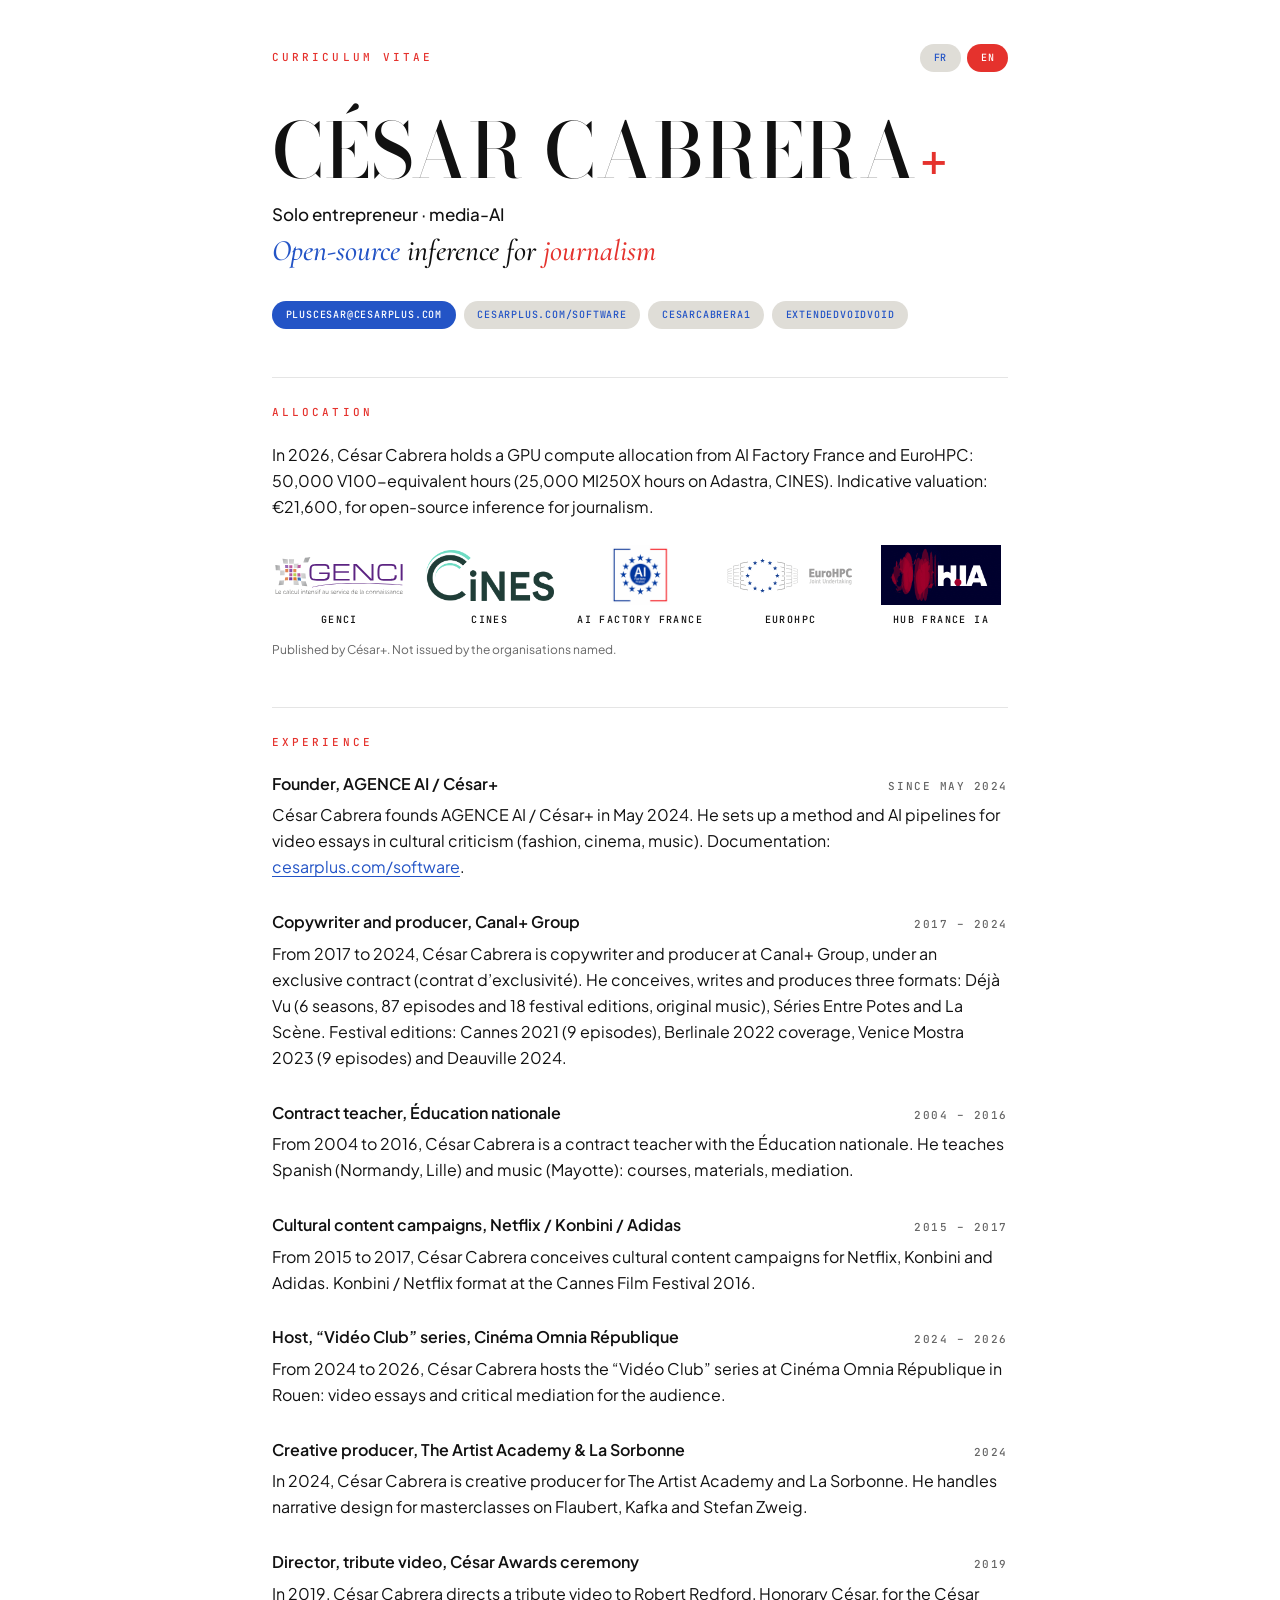
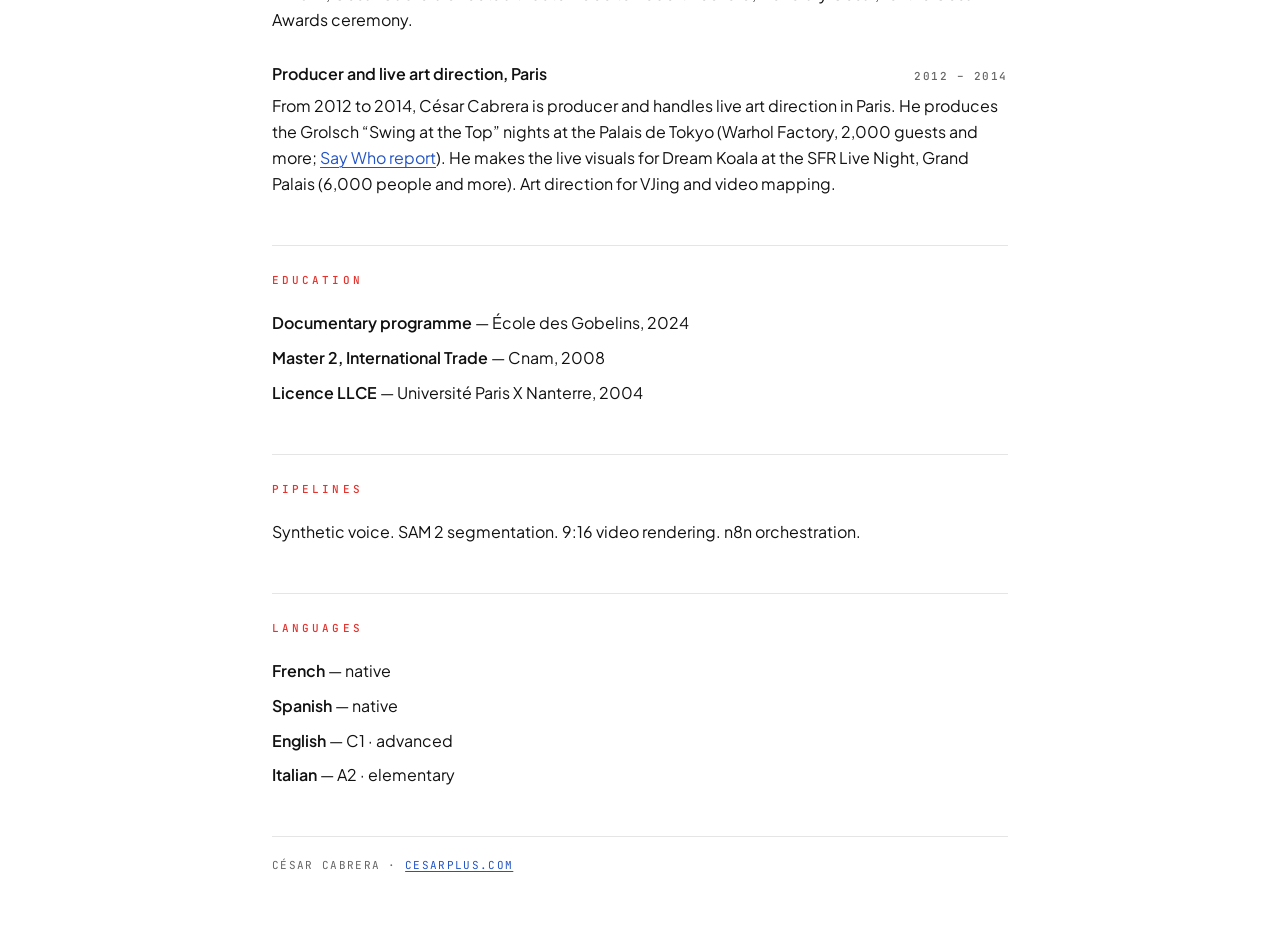
==== cv-ia/en/index.html @ b2e42b36 "Copie de la version de travail cv-ia (12 nov 2026) + aperçus" ====
<!doctype html>
<html lang="en">
<head>
  <meta charset="utf-8">
  <meta name="viewport" content="width=device-width, initial-scale=1">
  <title>César Cabrera — Solo entrepreneur · media-AI</title>
  <meta name="description" content="César Cabrera, solo entrepreneur, media-AI. Open-source inference for journalism. Curriculum vitae.">
  <meta name="robots" content="index,follow">
  <link rel="canonical" href="https://extendedvoidvoid.github.io/cesar-plus/cv-ia/en/">
  <link rel="alternate" hreflang="en" href="https://extendedvoidvoid.github.io/cesar-plus/cv-ia/en/">
  <link rel="alternate" hreflang="fr" href="https://extendedvoidvoid.github.io/cesar-plus/cv-ia/">
  <link rel="preconnect" href="https://fonts.googleapis.com">
  <link rel="preconnect" href="https://fonts.gstatic.com" crossorigin>
  <link href="https://fonts.googleapis.com/css2?family=Bodoni+Moda:opsz,wght@6..96,500;6..96,600&family=Cormorant+Garamond:ital,wght@1,500;1,600&family=JetBrains+Mono:wght@500&family=Plus+Jakarta+Sans:wght@400;500;600&display=swap" rel="stylesheet">
  <link rel="stylesheet" href="../cv.css">
</head>
<body>
  <main class="sheet">
    <header>
      <div class="top">
        <p class="label">Curriculum vitae</p>
        <nav class="lang" aria-label="Language">
          <a class="pill pill-cream" href="../" hreflang="fr">FR</a>
          <a class="pill pill-red" href="./" hreflang="en" aria-current="page">EN</a>
        </nav>
      </div>
      <h1>César Cabrera<span class="plus">+</span></h1>
      <p class="role">Solo entrepreneur · media-AI</p>
      <p class="line"><span class="blue">Open-source</span> inference for <span class="red">journalism</span></p>
      <ul class="contacts">
        <li><a class="pill pill-blue" href="mailto:pluscesar@cesarplus.com">pluscesar@cesarplus.com</a></li>
        <li><a class="pill pill-cream" href="https://cesarplus.com/software">cesarplus.com/software</a></li>
        <li><a class="pill pill-cream" href="https://www.linkedin.com/in/cesarcabrera1">cesarcabrera1</a></li>
        <li><a class="pill pill-cream" href="https://github.com/extendedvoidvoid">extendedvoidvoid</a></li>
      </ul>
    </header>

    <section aria-labelledby="allocation">
      <h2 class="label" id="allocation">Allocation</h2>
      <p>In 2026, César Cabrera holds a GPU compute allocation from AI Factory France and EuroHPC: 50,000 V100-equivalent hours (25,000 MI250X hours on Adastra, CINES). Indicative valuation: €21,600, for open-source inference for journalism.</p>
      <ul class="logos">
        <li>
          <img src="../assets/logos/genci.svg" alt="" width="128" height="60">
          <span>GENCI</span>
        </li>
        <li>
          <img src="../assets/logos/cines.png" alt="" width="128" height="60">
          <span>CINES</span>
        </li>
        <li>
          <img src="../assets/logos/ai2f.png" alt="" width="128" height="60">
          <span>AI Factory France</span>
        </li>
        <li>
          <img src="../assets/logos/eurohpc.svg" alt="" width="128" height="60">
          <span>EuroHPC</span>
        </li>
        <li>
          <img src="../assets/logos/hubia.gif" alt="" width="128" height="60">
          <span>Hub France IA</span>
        </li>
      </ul>
      <p class="note">Published by César+. Not issued by the organisations named.</p>
    </section>

    <section aria-labelledby="experience">
      <h2 class="label" id="experience">Experience</h2>

      <article class="job">
        <header class="job-head">
          <h3>Founder, AGENCE AI / César+</h3>
          <p class="when">Since May 2024</p>
        </header>
        <p>César Cabrera founds AGENCE AI / César+ in May 2024. He sets up a method and AI pipelines for video essays in cultural criticism (fashion, cinema, music). Documentation: <a href="https://cesarplus.com/software">cesarplus.com/software</a>.</p>
      </article>

      <article class="job">
        <header class="job-head">
          <h3>Copywriter and producer, Canal+ Group</h3>
          <p class="when">2017 – 2024</p>
        </header>
        <p>From 2017 to 2024, César Cabrera is copywriter and producer at Canal+ Group, under an exclusive contract (contrat d’exclusivité). He conceives, writes and produces three formats: Déjà Vu (6 seasons, 87 episodes and 18 festival editions, original music), Séries Entre Potes and La Scène. Festival editions: Cannes 2021 (9 episodes), Berlinale 2022 coverage, Venice Mostra 2023 (9 episodes) and Deauville 2024.</p>
      </article>

      <article class="job">
        <header class="job-head">
          <h3>Contract teacher, Éducation nationale</h3>
          <p class="when">2004 – 2016</p>
        </header>
        <p>From 2004 to 2016, César Cabrera is a contract teacher with the Éducation nationale. He teaches Spanish (Normandy, Lille) and music (Mayotte): courses, materials, mediation.</p>
      </article>

      <article class="job">
        <header class="job-head">
          <h3>Cultural content campaigns, Netflix / Konbini / Adidas</h3>
          <p class="when">2015 – 2017</p>
        </header>
        <p>From 2015 to 2017, César Cabrera conceives cultural content campaigns for Netflix, Konbini and Adidas. Konbini / Netflix format at the Cannes Film Festival 2016.</p>
      </article>

      <article class="job">
        <header class="job-head">
          <h3>Host, “Vidéo Club” series, Cinéma Omnia République</h3>
          <p class="when">2024 – 2026</p>
        </header>
        <p>From 2024 to 2026, César Cabrera hosts the “Vidéo Club” series at Cinéma Omnia République in Rouen: video essays and critical mediation for the audience.</p>
      </article>

      <article class="job">
        <header class="job-head">
          <h3>Creative producer, The Artist Academy &amp; La Sorbonne</h3>
          <p class="when">2024</p>
        </header>
        <p>In 2024, César Cabrera is creative producer for The Artist Academy and La Sorbonne. He handles narrative design for masterclasses on Flaubert, Kafka and Stefan Zweig.</p>
      </article>

      <article class="job">
        <header class="job-head">
          <h3>Director, tribute video, César Awards ceremony</h3>
          <p class="when">2019</p>
        </header>
        <p>In 2019, César Cabrera directs a tribute video to Robert Redford, Honorary César, for the César Awards ceremony.</p>
      </article>

      <article class="job">
        <header class="job-head">
          <h3>Producer and live art direction, Paris</h3>
          <p class="when">2012 – 2014</p>
        </header>
        <p>From 2012 to 2014, César Cabrera is producer and handles live art direction in Paris. He produces the Grolsch “Swing at the Top” nights at the Palais de Tokyo (Warhol Factory, 2,000 guests and more; <a href="https://saywhomedia.com/events/swing-at-the-top-by-grolsch-2/">Say Who report</a>). He makes the live visuals for Dream Koala at the SFR Live Night, Grand Palais (6,000 people and more). Art direction for VJing and video mapping.</p>
      </article>
    </section>

    <section aria-labelledby="education">
      <h2 class="label" id="education">Education</h2>
      <ul class="plain">
        <li><strong>Documentary programme</strong> — École des Gobelins, 2024</li>
        <li><strong>Master 2, International Trade</strong> — Cnam, 2008</li>
        <li><strong>Licence LLCE</strong> — Université Paris X Nanterre, 2004</li>
      </ul>
    </section>

    <section aria-labelledby="pipelines">
      <h2 class="label" id="pipelines">Pipelines</h2>
      <p>Synthetic voice. SAM 2 segmentation. 9:16 video rendering. n8n orchestration.</p>
    </section>

    <section aria-labelledby="languages">
      <h2 class="label" id="languages">Languages</h2>
      <ul class="plain">
        <li><strong>French</strong> — native</li>
        <li><strong>Spanish</strong> — native</li>
        <li><strong>English</strong> — C1 · advanced</li>
        <li><strong>Italian</strong> — A2 · elementary</li>
      </ul>
    </section>

    <footer class="colophon">
      <p>César Cabrera · <a href="https://cesarplus.com">cesarplus.com</a></p>
    </footer>
  </main>
</body>
</html>
---- cv-ia/cv.css ----
/* César+ curriculum — measured from cesarplus.com
   White page, Bodoni headlines, Cormorant italic, JetBrains labels, Jakarta body. */

:root {
  --ink: #111;
  --muted: #666;
  --blue: #2354c6;
  --red: #e5322d;
  --cream: #dfddd7;
  --line: #0000001a;
  --serif: "Bodoni Moda", Didot, "Bodoni MT", Georgia, serif;
  --italic: "Cormorant Garamond", Georgia, serif;
  --sans: "Plus Jakarta Sans", "Segoe UI", sans-serif;
  --mono: "JetBrains Mono", ui-monospace, monospace;
}

* { box-sizing: border-box; }

html {
  background: #fff;
  color-scheme: light;
}

body {
  margin: 0;
  background: #fff;
  color: var(--ink);
  font-family: var(--sans);
  font-size: 16px;
  font-weight: 400;
  line-height: 1.625;
  -webkit-font-smoothing: antialiased;
  text-rendering: optimizeLegibility;
}

::selection {
  background: #111;
  color: #fff;
}

a {
  color: var(--blue);
  text-decoration-thickness: 1px;
  text-underline-offset: 0.18em;
}

a:hover { text-decoration: none; }

a:focus-visible,
.pill:focus-visible {
  outline: 2px solid var(--blue);
  outline-offset: 3px;
}

.sheet {
  width: min(46rem, calc(100% - 2.5rem));
  margin: 0 auto;
  padding: 2.75rem 0 4.5rem;
}

.top {
  display: flex;
  align-items: center;
  justify-content: space-between;
  gap: 1rem 1.5rem;
  margin-bottom: 2.75rem;
}

.label {
  margin: 0;
  color: var(--red);
  font-family: var(--mono);
  font-size: 11px;
  font-weight: 500;
  letter-spacing: 0.28em;
  line-height: 1.4;
  text-transform: uppercase;
}

.lang {
  display: flex;
  flex-wrap: wrap;
  gap: 0.4rem;
}

h1 {
  margin: 0;
  color: var(--ink);
  font-family: var(--serif);
  font-optical-sizing: auto;
  font-weight: 500;
  font-size: clamp(3.1rem, 9vw, 4.75rem);
  line-height: 0.9;
  letter-spacing: 0.01em;
  text-transform: uppercase;
}

h1 .plus {
  /* Bodoni Moda’s plus is a hairline; a clear red plus keeps the CÉSAR+ accent readable. */
  color: var(--red);
  font-family: "Plus Jakarta Sans", sans-serif;
  font-weight: 500;
  font-size: 0.58em;
  letter-spacing: 0;
  line-height: 1;
  margin-left: 0.06em;
  vertical-align: 0.08em;
}

.role {
  margin: 1.15rem 0 0;
  color: var(--ink);
  font-size: 1.0625rem;
  font-weight: 500;
  line-height: 1.4;
}

.line {
  margin: 0.35rem 0 0;
  color: var(--ink);
  font-family: var(--italic);
  font-style: italic;
  font-weight: 500;
  font-size: clamp(1.45rem, 3.4vw, 1.85rem);
  line-height: 1.3;
}

.line .blue { color: var(--blue); }
.line .red { color: var(--red); }

.contacts {
  display: flex;
  flex-wrap: wrap;
  gap: 0.5rem;
  margin: 1.75rem 0 0;
  padding: 0;
  list-style: none;
}

.pill {
  display: inline-flex;
  align-items: center;
  justify-content: center;
  border-radius: 999px;
  padding: 0.5rem 0.85rem;
  font-family: var(--mono);
  font-size: 10px;
  font-weight: 500;
  letter-spacing: 0.08em;
  line-height: 1.2;
  text-align: center;
  text-decoration: none;
  text-transform: uppercase;
}

.pill-blue {
  background: var(--blue);
  color: #fff;
}

.pill-red {
  background: var(--red);
  color: #fff;
}

.pill-cream {
  background: var(--cream);
  color: var(--blue);
}

.pill-blue:hover,
.pill-red:hover { opacity: 0.92; }

.pill-cream:hover { background: #d4d1ca; }

section {
  margin-top: 3rem;
  padding-top: 1.7rem;
  border-top: 1px solid var(--line);
}

section > .label { margin-bottom: 1.35rem; }

.job + .job { margin-top: 1.85rem; }

.job-head {
  display: flex;
  align-items: baseline;
  justify-content: space-between;
  gap: 0.75rem 1.25rem;
}

h2, h3 {
  margin: 0;
  font: inherit;
}

.job h3 {
  font-size: 1rem;
  font-weight: 600;
  line-height: 1.4;
}

.when {
  margin: 0;
  color: var(--muted);
  font-family: var(--mono);
  font-size: 11px;
  font-weight: 500;
  letter-spacing: 0.14em;
  line-height: 1.4;
  text-align: right;
  text-transform: uppercase;
  white-space: nowrap;
}

.job p,
.plain,
.plain li {
  margin: 0.45rem 0 0;
}

.plain {
  margin: 0;
  padding: 0;
  list-style: none;
}

.plain li + li { margin-top: 0.55rem; }

.plain strong { font-weight: 600; }

.logos {
  display: flex;
  flex-wrap: wrap;
  align-items: flex-start;
  gap: 1.35rem 1rem;
  margin: 1.6rem 0 0;
  padding: 0;
  list-style: none;
}

.logos li {
  display: flex;
  flex: 1 1 7.25rem;
  flex-direction: column;
  align-items: center;
  max-width: 8.75rem;
  gap: 0.5rem;
  text-align: center;
}

.logos img {
  display: block;
  width: 128px;
  height: 60px;
  max-width: 140px;
  object-fit: contain;
  object-position: center;
}

.logos figcaption,
.logos span {
  color: var(--ink);
  font-family: var(--mono);
  font-size: 10px;
  font-weight: 500;
  letter-spacing: 0.14em;
  line-height: 1.35;
  text-transform: uppercase;
}

.note {
  margin: 0.85rem 0 0;
  color: var(--muted);
  font-size: 12px;
  line-height: 1.5;
}

.colophon {
  margin-top: 3rem;
  padding-top: 1.25rem;
  border-top: 1px solid var(--line);
  color: var(--muted);
  font-family: var(--mono);
  font-size: 11px;
  letter-spacing: 0.12em;
  line-height: 1.6;
  text-transform: uppercase;
}

.colophon p { margin: 0; }

@media (max-width: 640px) {
  .sheet {
    width: min(46rem, calc(100% - 1.75rem));
    padding-top: 1.75rem;
  }

  .top {
    align-items: flex-start;
    margin-bottom: 2rem;
  }

  .label { letter-spacing: 0.18em; }

  h1 { font-size: 2.65rem; }

  .job-head {
    flex-wrap: wrap;
  }

  .when {
    text-align: left;
    white-space: normal;
  }

  .logos li {
    flex-basis: 42%;
    max-width: 46%;
  }
}

@media print {
  body { background: #fff; }

  .sheet {
    width: auto;
    padding: 0;
  }

  a { text-decoration: none; }

  .pill,
  .logos img {
    -webkit-print-color-adjust: exact;
    print-color-adjust: exact;
  }

  .job,
  .logos li { break-inside: avoid; }

  section { break-inside: auto; }
}
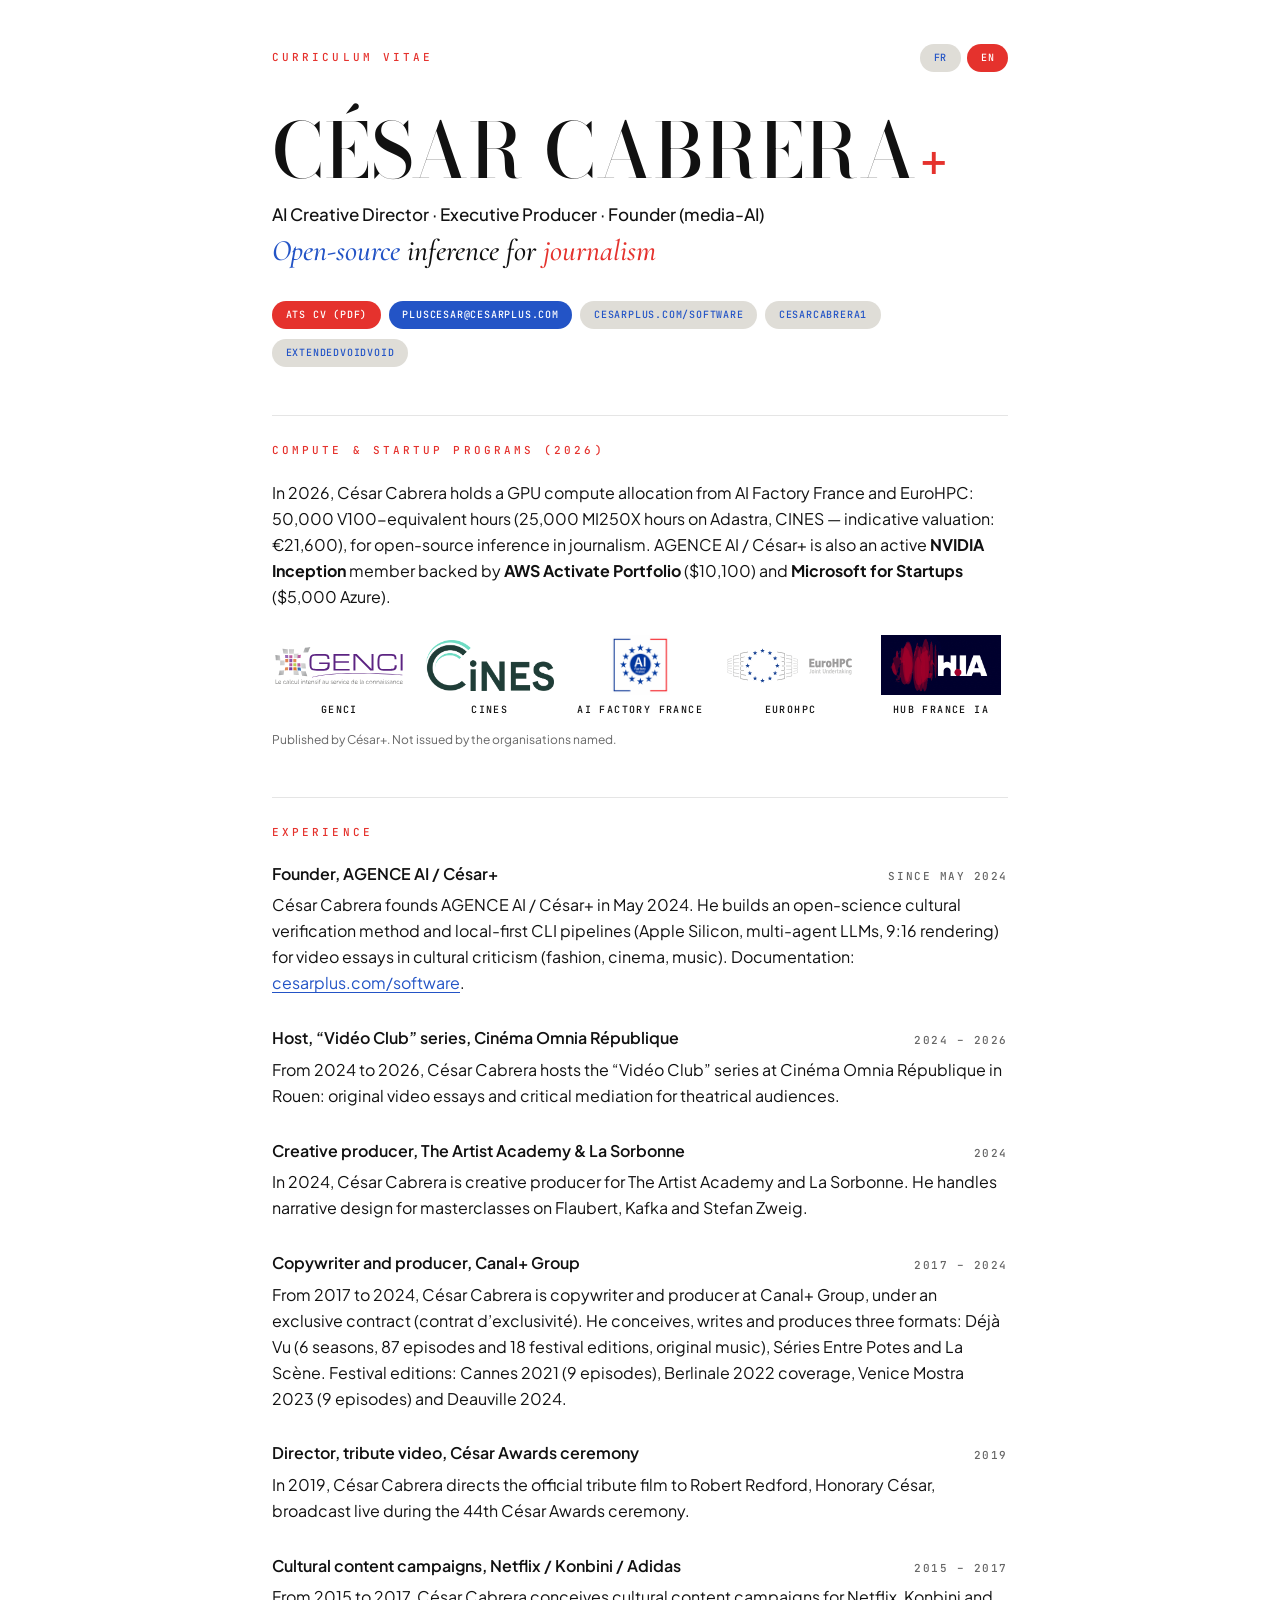
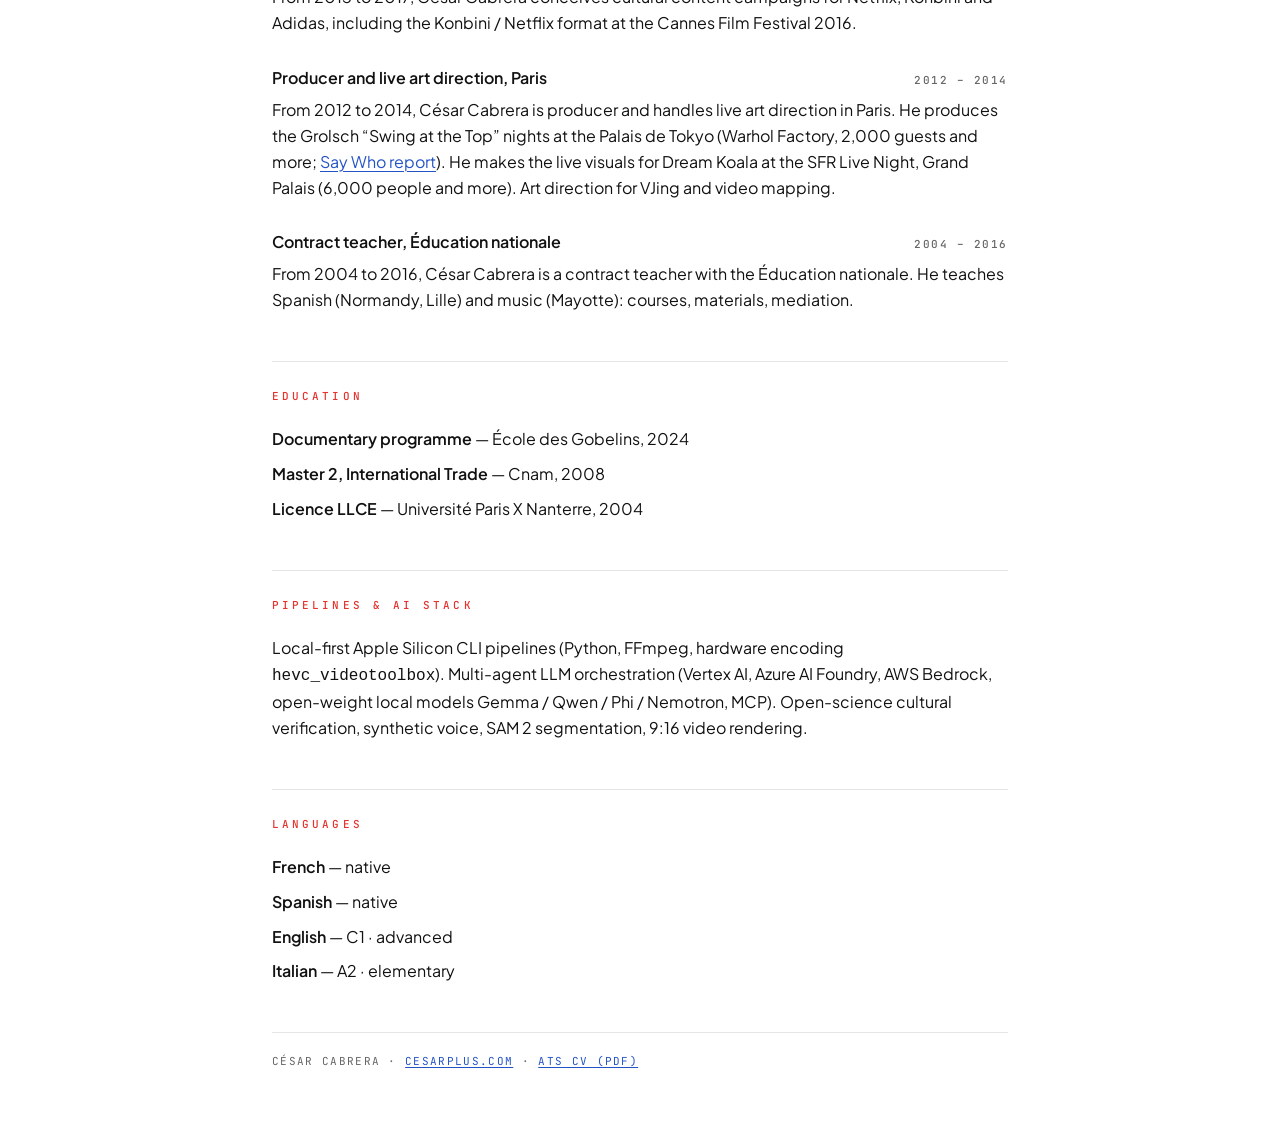
==== commit 907b7915: "Sync upgraded cv-ia (2026 grants, AI stack, ATS PDF)" ====
--- a/cv-ia/en/index.html
+++ b/cv-ia/en/index.html
@@ -3,8 +3,8 @@
 <head>
   <meta charset="utf-8">
   <meta name="viewport" content="width=device-width, initial-scale=1">
-  <title>César Cabrera — Solo entrepreneur · media-AI</title>
-  <meta name="description" content="César Cabrera, solo entrepreneur, media-AI. Open-source inference for journalism. Curriculum vitae.">
+  <title>César Cabrera — AI Creative Director &amp; Executive Producer · media-AI</title>
+  <meta name="description" content="César Cabrera, founder of AGENCE AI / César+, AI creative director and executive producer. Open-source inference for journalism. Curriculum vitae.">
   <meta name="robots" content="index,follow">
   <link rel="canonical" href="https://extendedvoidvoid.github.io/cesar-plus/cv-ia/en/">
   <link rel="alternate" hreflang="en" href="https://extendedvoidvoid.github.io/cesar-plus/cv-ia/en/">
@@ -25,9 +25,10 @@
         </nav>
       </div>
       <h1>César Cabrera<span class="plus">+</span></h1>
-      <p class="role">Solo entrepreneur · media-AI</p>
+      <p class="role">AI Creative Director · Executive Producer · Founder (media-AI)</p>
       <p class="line"><span class="blue">Open-source</span> inference for <span class="red">journalism</span></p>
       <ul class="contacts">
+        <li><a class="pill pill-red" href="../Cesar_Cabrera_CV_ATS.pdf">ATS CV (PDF)</a></li>
         <li><a class="pill pill-blue" href="mailto:pluscesar@cesarplus.com">pluscesar@cesarplus.com</a></li>
         <li><a class="pill pill-cream" href="https://cesarplus.com/software">cesarplus.com/software</a></li>
         <li><a class="pill pill-cream" href="https://www.linkedin.com/in/cesarcabrera1">cesarcabrera1</a></li>
@@ -36,8 +37,8 @@
     </header>
 
     <section aria-labelledby="allocation">
-      <h2 class="label" id="allocation">Allocation</h2>
-      <p>In 2026, César Cabrera holds a GPU compute allocation from AI Factory France and EuroHPC: 50,000 V100-equivalent hours (25,000 MI250X hours on Adastra, CINES). Indicative valuation: €21,600, for open-source inference for journalism.</p>
+      <h2 class="label" id="allocation">Compute &amp; Startup Programs (2026)</h2>
+      <p>In 2026, César Cabrera holds a GPU compute allocation from AI Factory France and EuroHPC: 50,000 V100-equivalent hours (25,000 MI250X hours on Adastra, CINES — indicative valuation: €21,600), for open-source inference in journalism. AGENCE AI / César+ is also an active <strong>NVIDIA Inception</strong> member backed by <strong>AWS Activate Portfolio</strong> ($10,100) and <strong>Microsoft for Startups</strong> ($5,000 Azure).</p>
       <ul class="logos">
         <li>
           <img src="../assets/logos/genci.svg" alt="" width="128" height="60">
@@ -71,7 +72,23 @@
           <h3>Founder, AGENCE AI / César+</h3>
           <p class="when">Since May 2024</p>
         </header>
-        <p>César Cabrera founds AGENCE AI / César+ in May 2024. He sets up a method and AI pipelines for video essays in cultural criticism (fashion, cinema, music). Documentation: <a href="https://cesarplus.com/software">cesarplus.com/software</a>.</p>
+        <p>César Cabrera founds AGENCE AI / César+ in May 2024. He builds an open-science cultural verification method and local-first CLI pipelines (Apple Silicon, multi-agent LLMs, 9:16 rendering) for video essays in cultural criticism (fashion, cinema, music). Documentation: <a href="https://cesarplus.com/software">cesarplus.com/software</a>.</p>
+      </article>
+
+      <article class="job">
+        <header class="job-head">
+          <h3>Host, “Vidéo Club” series, Cinéma Omnia République</h3>
+          <p class="when">2024 – 2026</p>
+        </header>
+        <p>From 2024 to 2026, César Cabrera hosts the “Vidéo Club” series at Cinéma Omnia République in Rouen: original video essays and critical mediation for theatrical audiences.</p>
+      </article>
+
+      <article class="job">
+        <header class="job-head">
+          <h3>Creative producer, The Artist Academy &amp; La Sorbonne</h3>
+          <p class="when">2024</p>
+        </header>
+        <p>In 2024, César Cabrera is creative producer for The Artist Academy and La Sorbonne. He handles narrative design for masterclasses on Flaubert, Kafka and Stefan Zweig.</p>
       </article>
 
       <article class="job">
@@ -84,10 +101,10 @@
 
       <article class="job">
         <header class="job-head">
-          <h3>Contract teacher, Éducation nationale</h3>
-          <p class="when">2004 – 2016</p>
+          <h3>Director, tribute video, César Awards ceremony</h3>
+          <p class="when">2019</p>
         </header>
-        <p>From 2004 to 2016, César Cabrera is a contract teacher with the Éducation nationale. He teaches Spanish (Normandy, Lille) and music (Mayotte): courses, materials, mediation.</p>
+        <p>In 2019, César Cabrera directs the official tribute film to Robert Redford, Honorary César, broadcast live during the 44th César Awards ceremony.</p>
       </article>
 
       <article class="job">
@@ -95,31 +112,7 @@
           <h3>Cultural content campaigns, Netflix / Konbini / Adidas</h3>
           <p class="when">2015 – 2017</p>
         </header>
-        <p>From 2015 to 2017, César Cabrera conceives cultural content campaigns for Netflix, Konbini and Adidas. Konbini / Netflix format at the Cannes Film Festival 2016.</p>
-      </article>
-
-      <article class="job">
-        <header class="job-head">
-          <h3>Host, “Vidéo Club” series, Cinéma Omnia République</h3>
-          <p class="when">2024 – 2026</p>
-        </header>
-        <p>From 2024 to 2026, César Cabrera hosts the “Vidéo Club” series at Cinéma Omnia République in Rouen: video essays and critical mediation for the audience.</p>
-      </article>
-
-      <article class="job">
-        <header class="job-head">
-          <h3>Creative producer, The Artist Academy &amp; La Sorbonne</h3>
-          <p class="when">2024</p>
-        </header>
-        <p>In 2024, César Cabrera is creative producer for The Artist Academy and La Sorbonne. He handles narrative design for masterclasses on Flaubert, Kafka and Stefan Zweig.</p>
-      </article>
-
-      <article class="job">
-        <header class="job-head">
-          <h3>Director, tribute video, César Awards ceremony</h3>
-          <p class="when">2019</p>
-        </header>
-        <p>In 2019, César Cabrera directs a tribute video to Robert Redford, Honorary César, for the César Awards ceremony.</p>
+        <p>From 2015 to 2017, César Cabrera conceives cultural content campaigns for Netflix, Konbini and Adidas, including the Konbini / Netflix format at the Cannes Film Festival 2016.</p>
       </article>
 
       <article class="job">
@@ -128,6 +121,14 @@
           <p class="when">2012 – 2014</p>
         </header>
         <p>From 2012 to 2014, César Cabrera is producer and handles live art direction in Paris. He produces the Grolsch “Swing at the Top” nights at the Palais de Tokyo (Warhol Factory, 2,000 guests and more; <a href="https://saywhomedia.com/events/swing-at-the-top-by-grolsch-2/">Say Who report</a>). He makes the live visuals for Dream Koala at the SFR Live Night, Grand Palais (6,000 people and more). Art direction for VJing and video mapping.</p>
+      </article>
+
+      <article class="job">
+        <header class="job-head">
+          <h3>Contract teacher, Éducation nationale</h3>
+          <p class="when">2004 – 2016</p>
+        </header>
+        <p>From 2004 to 2016, César Cabrera is a contract teacher with the Éducation nationale. He teaches Spanish (Normandy, Lille) and music (Mayotte): courses, materials, mediation.</p>
       </article>
     </section>
 
@@ -141,8 +142,8 @@
     </section>
 
     <section aria-labelledby="pipelines">
-      <h2 class="label" id="pipelines">Pipelines</h2>
-      <p>Synthetic voice. SAM 2 segmentation. 9:16 video rendering. n8n orchestration.</p>
+      <h2 class="label" id="pipelines">Pipelines &amp; AI Stack</h2>
+      <p>Local-first Apple Silicon CLI pipelines (Python, FFmpeg, hardware encoding <code>hevc_videotoolbox</code>). Multi-agent LLM orchestration (Vertex AI, Azure AI Foundry, AWS Bedrock, open-weight local models Gemma / Qwen / Phi / Nemotron, MCP). Open-science cultural verification, synthetic voice, SAM 2 segmentation, 9:16 video rendering.</p>
     </section>
 
     <section aria-labelledby="languages">
@@ -156,7 +157,7 @@
     </section>
 
     <footer class="colophon">
-      <p>César Cabrera · <a href="https://cesarplus.com">cesarplus.com</a></p>
+      <p>César Cabrera · <a href="https://cesarplus.com">cesarplus.com</a> · <a href="../Cesar_Cabrera_CV_ATS.pdf">ATS CV (PDF)</a></p>
     </footer>
   </main>
 </body>
